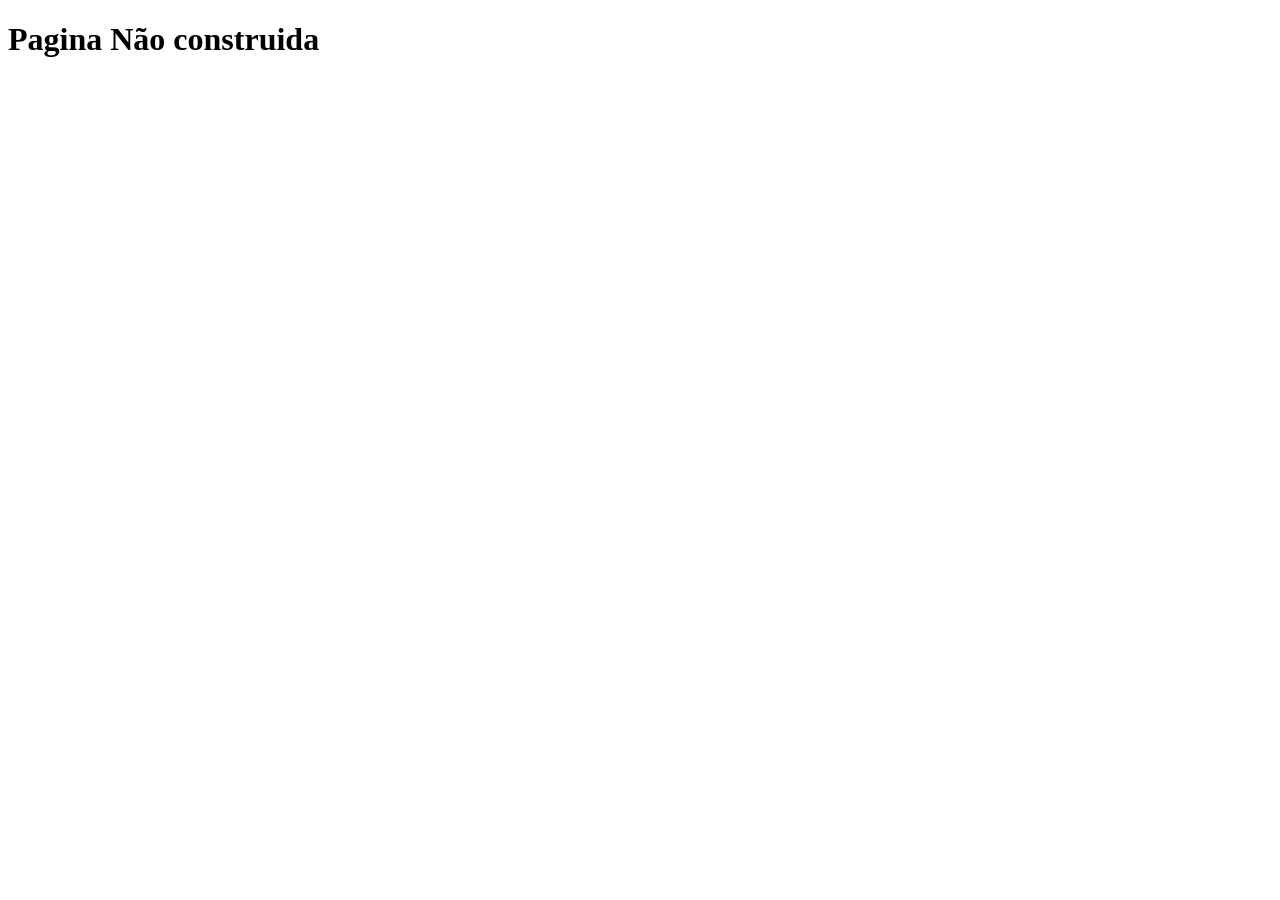
==== pages/AsukaPage.html @ d74c1edf "Commit-Melhorando as transições entre paginas" ====
<!DOCTYPE html>
<html lang="en">
<head>
    <meta charset="UTF-8">
    <meta name="viewport" content="width=device-width, initial-scale=1.0">
    <title>Document</title>
</head>
<body>
    <h1>Pagina Não construida</h1>
</body>
</html>
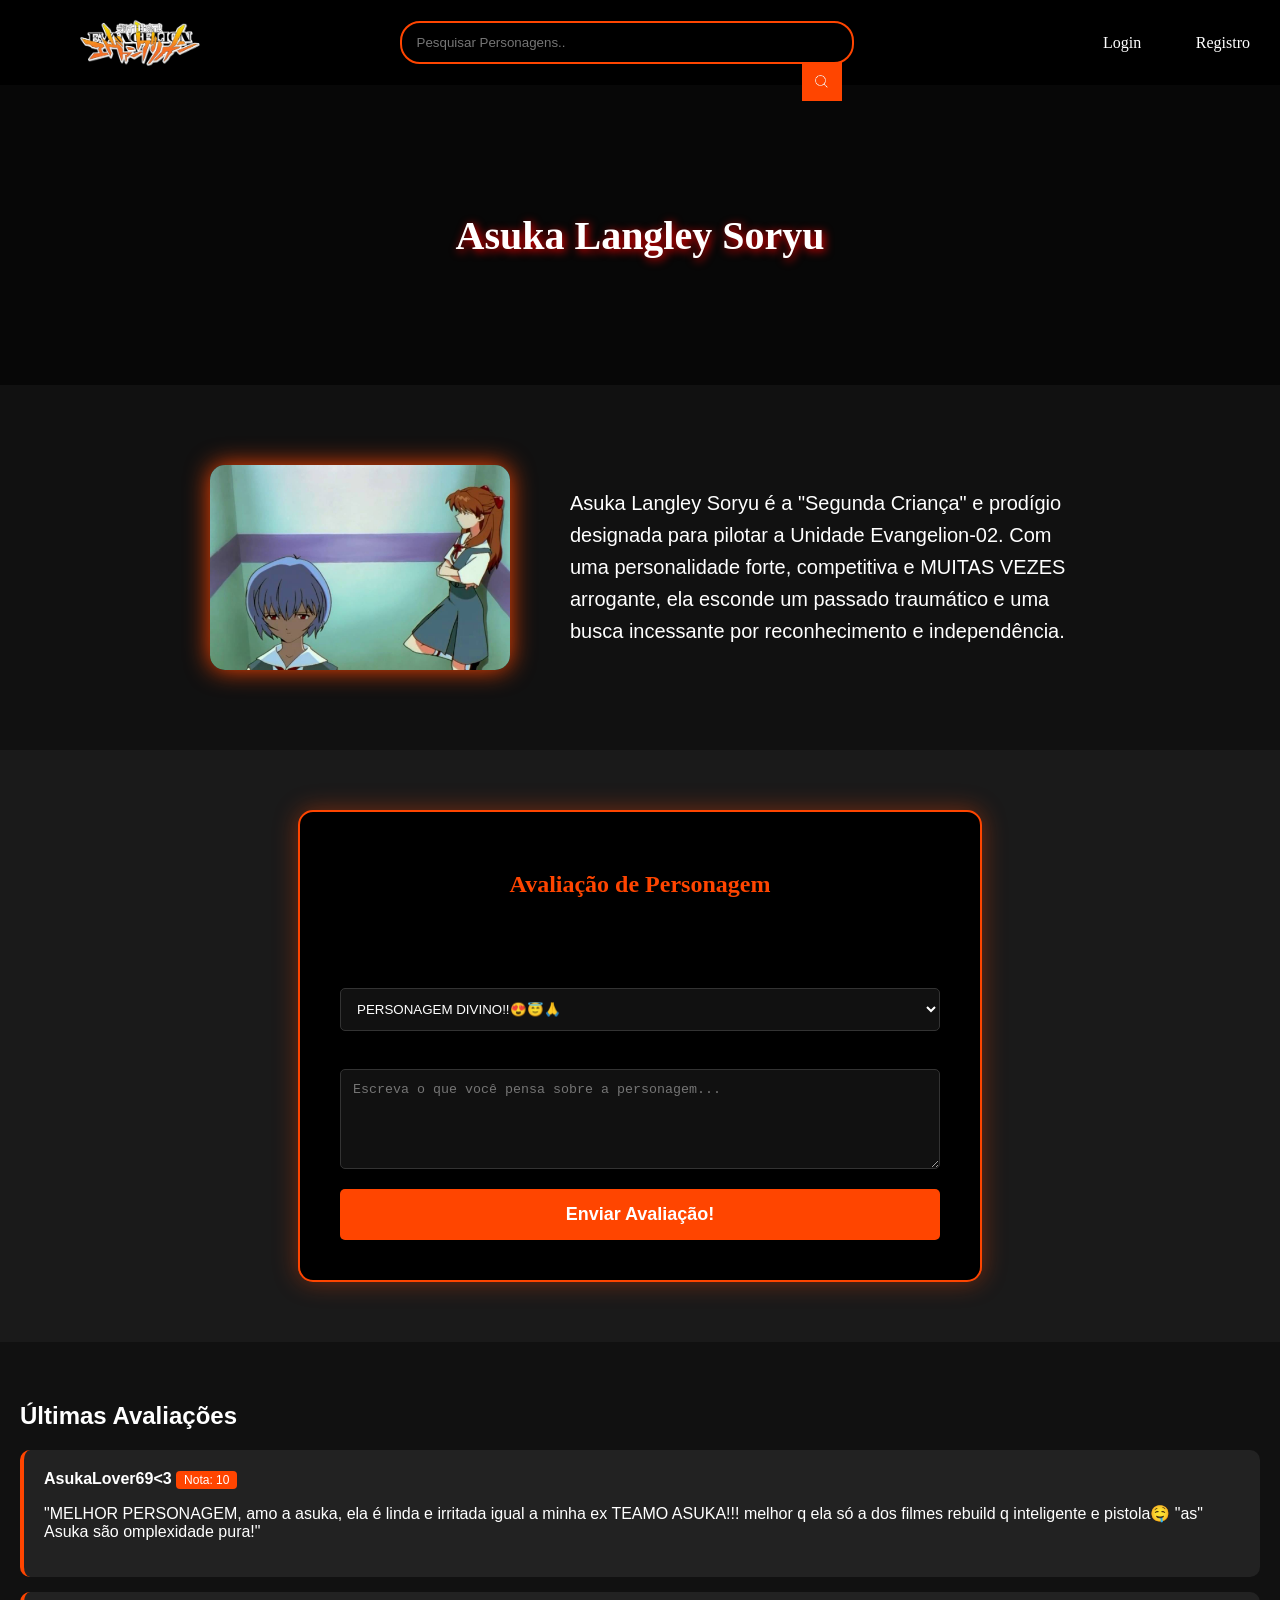
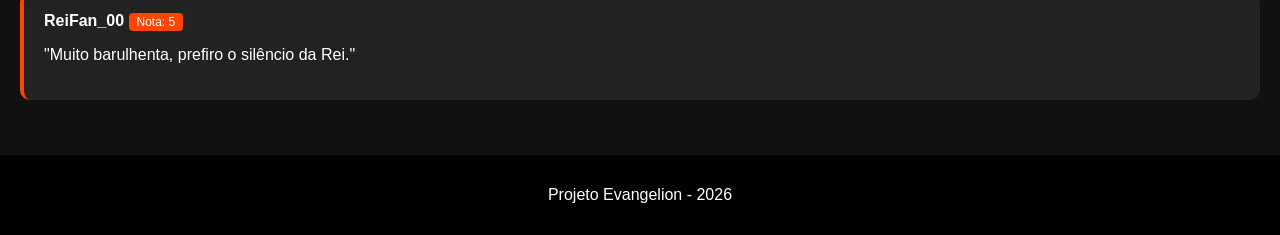
==== commit 39384a18: "Criando as paginas da Asuka pela primeira vez" ====
--- a/pages/AsukaPage.html
+++ b/pages/AsukaPage.html
@@ -1,11 +1,105 @@
 <!DOCTYPE html>
-<html lang="en">
+<html lang="pt-br">
 <head>
     <meta charset="UTF-8">
-    <meta name="viewport" content="width=device-width, initial-scale=1.0">
-    <title>Document</title>
+    <title>Asuka Langley Soryau</title>
+    <!-- Link para o CSS específico da Asuka -->
+    <link rel="stylesheet" href="../css/pages/AsukaPage.css">
 </head>
+
 <body>
-    <h1>Pagina Não construida</h1>
+
+<header class="header">
+    <a href="index.html" class="logo">
+        <img src="../assets/img/logoEvangelion.webp" alt="Home">
+    </a>
+    <div class="search-box">
+        <div class="input-wrapper">
+            <input type="text" placeholder="Pesquisar Personagens..">
+            <img src="../assets/img/lupa.png" alt="Buscar">
+        </div>
+    </div>
+
+    <nav>
+        <a href="../pages/login.html">Login</a>
+        <a href="../pages/registro.html">Registro</a>
+    </nav>
+</header>
+
+<section class="banner asuka-banner">
+    <h2>Asuka Langley Soryu</h2>
+</section>
+
+<section class="conteudo">
+    <!--diretorio da imagem na pagina sobre o personagem-->
+    <img src="../assets/img/elevator.jpg" alt="Asuka Langley">
+
+    <p>
+        Asuka Langley Soryu é a "Segunda Criança" e prodígio designada para pilotar a Unidade Evangelion-02. 
+        Com uma personalidade forte, competitiva e MUITAS VEZES arrogante, ela esconde um passado traumático 
+        e uma busca incessante por reconhecimento e independência.
+    </p>
+</section>
+
+<section class="secao-comentarios">
+    <div class="container-form">
+        <h2 class="fonteEvangelion">Avaliação de Personagem</h2>
+        <p>Deixe sua nota e opinião sobre a nossa querida ruiva estressadinha na seção abaixo!.</p>
+        
+
+
+        <form action="#">   
+            <div class="campo">
+                <label for="nota">Que nota você dá para ela?</label>
+                <select id="nota" name="nota">
+                    <option value="10">PERSONAGEM DIVINO!!😍😇🙏</option>
+                    <option value="8">Muito boa😀👍</option>
+                    <option value="5">Mediana😒</option>
+                    <option value="2">Não gosto muito😑</option>
+                    <option value="0">QUERO CRUCIFICAR ESSE PERSONAGEM LIXO!!😡</option>
+                </select>
+            </div>
+
+
+
+            <div class="campo">
+                <label for="comentario">Seu comentário:</label>
+                <textarea id="comentario" rows="4" placeholder="Escreva o que você pensa sobre a personagem..."></textarea>
+            </div>
+
+            <button type="submit" class="btn-enviar">Enviar Avaliação!</button>
+        </form>
+    </div>
+</section>
+
+<section class="opinioes-usuarios">
+    <h2 class="fonteEvangelion">Últimas Avaliações</h2>
+    
+    <div class="lista-comentarios">
+        <div class="card-comentario">
+            <div class="comentario-topo">
+                <strong>AsukaLover69&lt;3</strong>
+                <!--esse "&lt;3<" quer dizer q ele vaicolocar o simbolo "<" no print, OBS:deixar assim-->
+                <span class="nota-tag">Nota: 10</span>
+            </div>
+            <p>"MELHOR PERSONAGEM, amo a asuka, ela é linda e irritada igual a minha ex TEAMO ASUKA!!! melhor q ela só a dos filmes rebuild q inteligente e pistola🤤 "as" Asuka são omplexidade pura!"</p>
+        </div>
+
+        <div class="card-comentario">
+            <div class="comentario-topo">
+                <strong>ReiFan_00</strong>
+                <span class="nota-tag">Nota: 5</span>
+            </div>
+            <p>"Muito barulhenta, prefiro o silêncio da Rei."</p>
+        </div>
+    </div>
+</section>
+
+
+
+<footer class="footer">
+    <p>Projeto Evangelion - 2026</p>
+</footer>
+
 </body>
 </html>
--- a/css/pages/AsukaPage.css
+++ b/css/pages/AsukaPage.css
@@ -0,0 +1,241 @@
+/*importando a fonte do Evangelion B)aquela fonte lá*/
+@font-face {
+    font-family: 'evangelion';
+    src: url('../fonts/evangelion.otf') format('opentype');
+}
+
+body {
+    margin: 0;
+    font-family: Arial;
+    background-color: #111;
+}
+
+.header {
+    display: flex;
+    align-items: center;
+    justify-content: space-between;
+    background: black;
+    padding: 15px 30px;
+    position: sticky;
+    top: 0;
+    z-index: 1000;
+}
+
+.header img {
+    width: 120px;
+    height: auto;
+}
+
+.header a {
+    color: white;
+    margin-left: 50px;
+    text-decoration: none;
+    font-family: 'evangelion';
+}
+
+.header a:hover {
+    color: #ff4500; /*hover dos botões navbar*/
+    
+}
+
+.search-box {
+    position: relative;
+    display: flex;
+    align-items: center;
+    width: 100%;
+    max-width: 450px;
+    margin: 0 20px;
+    border-radius: 20px;
+    border: 2px solid #ff4500;
+    background-color: #000;
+}
+
+
+
+.search-box input {
+    width: 100%;
+    padding: 12px 60px 12px 15px;
+    background: transparent;
+    border: none;
+    color: #ff4500;
+    outline: none;
+}
+
+
+
+.search-box img {
+    position: absolute;
+    right: 10px;
+    height: 100%;
+    width: 40px;
+    background-color: #ff4500;
+    object-fit: contain;
+}
+
+/*BANNER ASUKA :P*/
+.asuka-banner {
+    position: relative;
+    height: 300px;
+    /*rlx q eu lembrei de mudar o fundo e td*/
+    background: url('../../assets/img/asuka_thumb.png') 50% 20%/cover no-repeat;
+    display: flex;
+    align-items: center;
+    justify-content: center;
+    animation: aparecer 2s;
+}
+
+
+.asuka-banner::after {
+    content: "";
+    position: absolute;
+    inset: 0;
+    background: rgba(0,0,0,0.6);
+}
+
+.asuka-banner h2 {
+    position: relative;
+    color: white;
+    font-size: 40px;
+    z-index: 1;
+    font-family: 'evangelion';
+    text-shadow: 2px 2px 10px #ff0000;
+}
+
+/*CONTEÚDO DA PAG DA PERSONAGEM*/
+.conteudo {
+    display: flex;
+    align-items: center;
+    justify-content: center;
+    gap: 60px;
+    padding: 80px 20px;
+    color: white;
+}
+
+.conteudo img {
+    width: 300px;
+    border-radius: 15px;
+    box-shadow: 0 0 25px #ff4500; /* Sombra Laranja */
+    transition: 0.3s;
+}
+
+.conteudo img:hover {
+    transform: scale(1.1);
+}
+
+.conteudo p {
+    max-width: 500px;
+    font-size: 20px;
+    line-height: 1.6;
+}
+
+/* --- FORMULÁRIO --- */
+.secao-comentarios {
+    background-color: #1a1a1a;
+    padding: 60px 20px;
+    display: flex;
+    justify-content: center;
+}
+
+.container-form {
+    background: #000;
+    padding: 40px;
+    border-radius: 15px;
+    border: 2px solid #ff4500;
+    width: 100%;
+    max-width: 600px;
+    box-shadow: 0 0 25px rgba(255, 69, 0, 0.4);
+}
+
+.container-form h2 {
+    color: #ff4500;
+    text-align: center;
+    font-family: 'evangelion';
+    animation: corTituloAsuka 3s infinite alternate;
+}
+
+@keyframes corTituloAsuka {
+    from { color: #ff4500; text-shadow: 0 0 5px #ff4500; }
+    to { color: #fff; text-shadow: 0 0 15px #ff0000; }
+}
+
+
+.container-form select, 
+.container-form textarea {
+    width: 100%;           
+    display: block;        
+    margin-bottom: 20px;  
+    padding: 12px;         
+    box-sizing: border-box; /*impede que o campo saia para fora da borda*/
+    background: #111;     
+    color: white;        
+    border: 1px solid #333;
+    border-radius: 5px;
+}
+
+
+.container-form textarea {
+    min-height: 100px;
+    resize: vertical;
+}
+
+
+.btn-enviar {
+    width: 100%;
+    padding: 15px;
+    background: #ff4500;
+    color: white;
+    border: none;
+    border-radius: 5px;
+    font-size: 18px;
+    font-weight: bold;
+    cursor: pointer;
+    transition: 0.3s;
+}
+
+
+.btn-enviar:hover {
+    background: #ff0000;
+    transform: scale(1.02);
+}
+
+
+/*COMENTÁRIOS*/
+.opinioes-usuarios {
+    padding: 40px 20px;
+    background: #111;
+    color: white;
+}
+
+.card-comentario {
+    background: #222;
+    padding: 20px;
+    border-radius: 10px;
+    margin-bottom: 15px;
+    transition: 0.3s;
+    border-left: 4px solid #ff4500;
+}
+
+.nota-tag {
+    background: #ff4500;
+    padding: 2px 8px;
+    border-radius: 4px;
+    font-size: 12px;
+}
+
+.footer {
+    background: black;
+    color: white;
+    text-align: center;
+    padding: 15px;
+}
+
+@keyframes aparecer {
+    from { opacity: 0; }
+    to { opacity: 1; }
+}
+
+/*Responsividade né?!*/
+@media (max-width: 768px) {
+    .conteudo { flex-direction: column; text-align: center; }
+    .conteudo img { width: 80%; }
+}
